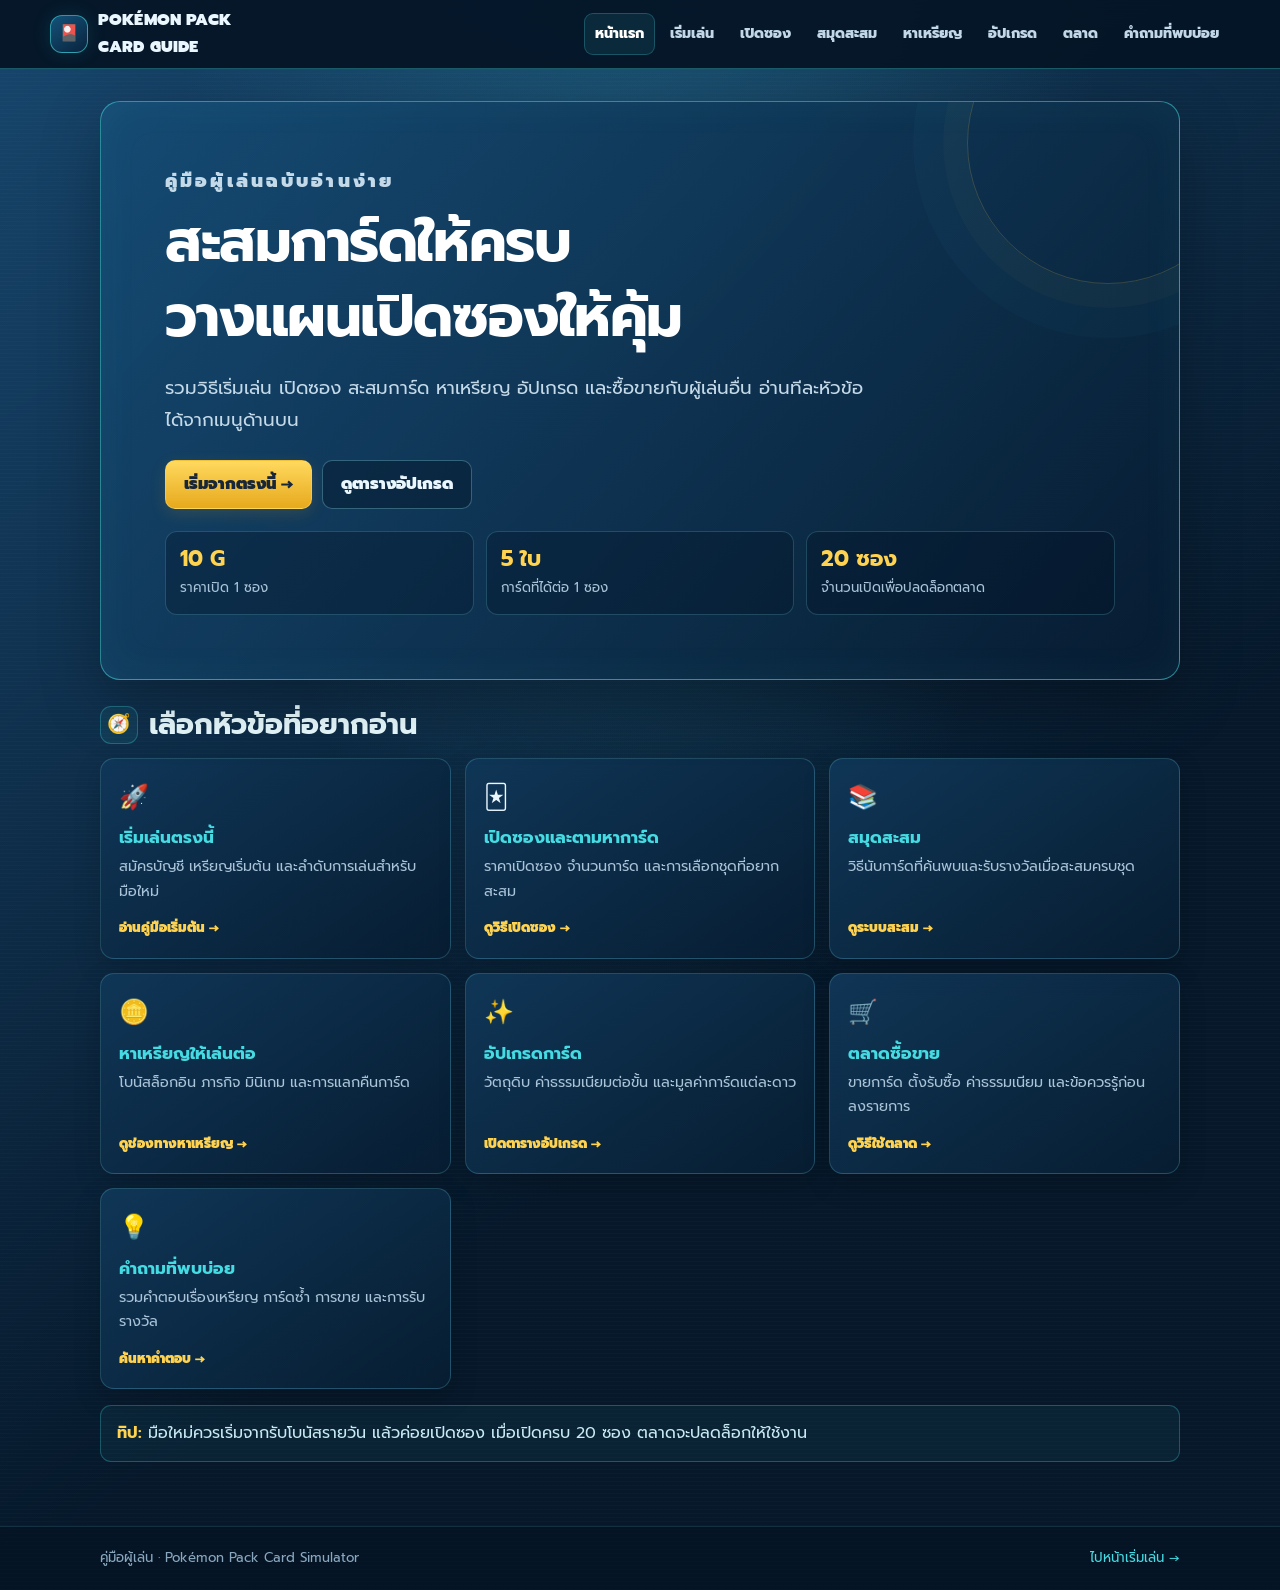
==== index.html @ 9ac075ce "Add files via upload" ====
<!doctype html>
<html lang="th">
<head>
  <meta charset="utf-8"><meta name="viewport" content="width=device-width, initial-scale=1"><meta name="theme-color" content="#071b31">
  <title>คู่มือ Pokémon Pack Card Simulator</title><link rel="stylesheet" href="assets/guide.css">
</head>
<body>
  <header class="site-header"><div class="header-inner">
    <a class="brand" href="index.html"><span class="brand-mark">🎴</span><span>POKÉMON PACK<br>CARD GUIDE</span></a>
    <button class="menu-toggle" aria-label="เปิดเมนู" aria-expanded="false" aria-controls="main-nav">☰</button>
    <nav class="nav" id="main-nav" aria-label="เมนูคู่มือ"><a href="index.html" aria-current="page">หน้าแรก</a><a href="basics.html">เริ่มเล่น</a><a href="packs.html">เปิดซอง</a><a href="collection.html">สมุดสะสม</a><a href="earn-coins.html">หาเหรียญ</a><a href="upgrade.html">อัปเกรด</a><a href="market.html">ตลาด</a><a href="faq.html">คำถามที่พบบ่อย</a></nav>
  </div></header>
  <main class="container">
    <section class="hero">
      <p class="eyebrow">คู่มือผู้เล่นฉบับอ่านง่าย</p>
      <h1>สะสมการ์ดให้ครบ<br>วางแผนเปิดซองให้คุ้ม</h1>
      <p>รวมวิธีเริ่มเล่น เปิดซอง สะสมการ์ด หาเหรียญ อัปเกรด และซื้อขายกับผู้เล่นอื่น อ่านทีละหัวข้อได้จากเมนูด้านบน</p>
      <div class="hero-actions"><a class="button" href="basics.html">เริ่มจากตรงนี้ →</a><a class="button secondary" href="upgrade.html">ดูตารางอัปเกรด</a></div>
      <div class="stats"><div class="stat"><strong>10 G</strong><span>ราคาเปิด 1 ซอง</span></div><div class="stat"><strong>5 ใบ</strong><span>การ์ดที่ได้ต่อ 1 ซอง</span></div><div class="stat"><strong>20 ซอง</strong><span>จำนวนเปิดเพื่อปลดล็อกตลาด</span></div></div>
    </section>

    <section class="section">
      <h2 class="section-title"><span class="icon">🧭</span>เลือกหัวข้อที่อยากอ่าน</h2>
      <div class="card-grid">
        <a class="guide-card" href="basics.html"><span class="card-icon">🚀</span><h3>เริ่มเล่นตรงนี้</h3><p>สมัครบัญชี เหรียญเริ่มต้น และลำดับการเล่นสำหรับมือใหม่</p><span class="read">อ่านคู่มือเริ่มต้น →</span></a>
        <a class="guide-card" href="packs.html"><span class="card-icon">🃏</span><h3>เปิดซองและตามหาการ์ด</h3><p>ราคาเปิดซอง จำนวนการ์ด และการเลือกชุดที่อยากสะสม</p><span class="read">ดูวิธีเปิดซอง →</span></a>
        <a class="guide-card" href="collection.html"><span class="card-icon">📚</span><h3>สมุดสะสม</h3><p>วิธีนับการ์ดที่ค้นพบและรับรางวัลเมื่อสะสมครบชุด</p><span class="read">ดูระบบสะสม →</span></a>
        <a class="guide-card" href="earn-coins.html"><span class="card-icon">🪙</span><h3>หาเหรียญให้เล่นต่อ</h3><p>โบนัสล็อกอิน ภารกิจ มินิเกม และการแลกคืนการ์ด</p><span class="read">ดูช่องทางหาเหรียญ →</span></a>
        <a class="guide-card" href="upgrade.html"><span class="card-icon">✨</span><h3>อัปเกรดการ์ด</h3><p>วัตถุดิบ ค่าธรรมเนียมต่อขั้น และมูลค่าการ์ดแต่ละดาว</p><span class="read">เปิดตารางอัปเกรด →</span></a>
        <a class="guide-card" href="market.html"><span class="card-icon">🛒</span><h3>ตลาดซื้อขาย</h3><p>ขายการ์ด ตั้งรับซื้อ ค่าธรรมเนียม และข้อควรรู้ก่อนลงรายการ</p><span class="read">ดูวิธีใช้ตลาด →</span></a>
        <a class="guide-card" href="faq.html"><span class="card-icon">💡</span><h3>คำถามที่พบบ่อย</h3><p>รวมคำตอบเรื่องเหรียญ การ์ดซ้ำ การขาย และการรับรางวัล</p><span class="read">ค้นหาคำตอบ →</span></a>
      </div>
    </section>
    <div class="callout info"><strong>ทิป:</strong> มือใหม่ควรเริ่มจากรับโบนัสรายวัน แล้วค่อยเปิดซอง เมื่อเปิดครบ 20 ซอง ตลาดจะปลดล็อกให้ใช้งาน</div>
  </main>
  <footer class="site-footer"><div class="footer-inner"><span>คู่มือผู้เล่น · Pokémon Pack Card Simulator</span><a href="basics.html">ไปหน้าเริ่มเล่น →</a></div></footer>
  <script src="assets/guide-data.js"></script><script src="assets/guide.js"></script>
</body></html>
---- assets/guide.css ----
@import url('https://fonts.googleapis.com/css2?family=Prompt:wght@300;400;500;600;700;800;900&display=swap');

:root {
  color-scheme: dark;
  --ink: #eaf7ff;
  --muted: #a9c3d8;
  --navy: #06182a;
  --panel: #0d2c4a;
  --panel-light: #123d63;
  --cyan: #45dbe2;
  --gold: #ffd34f;
  --green: #66e0a2;
  --red: #ff8e94;
  --line: rgba(117, 216, 234, .22);
  font-family: "Prompt", system-ui, -apple-system, BlinkMacSystemFont, "Segoe UI", sans-serif;
}
* { box-sizing: border-box; }
html { scroll-behavior: smooth; }
body {
  min-width: 320px;
  min-height: 100vh;
  margin: 0;
  color: var(--ink);
  background:
    radial-gradient(ellipse at 50% -22%, rgba(66, 189, 221, .24), transparent 53%),
    repeating-linear-gradient(0deg, rgba(255,255,255,.014) 0 1px, transparent 1px 4px),
    linear-gradient(145deg, #17466d 0, var(--navy) 64%);
  line-height: 1.7;
}
a { color: var(--cyan); text-underline-offset: 3px; }
a:hover { color: #a4fbff; }
.site-header { position: sticky; top: 0; z-index: 20; border-bottom: 1px solid rgba(69,219,226,.34); background: rgba(5,21,38,.94); backdrop-filter: blur(14px); }
.header-inner { display:flex; align-items:center; justify-content:space-between; gap:20px; width:min(1180px, calc(100% - 32px)); min-height:68px; margin:auto; }
.brand { display:flex; align-items:center; gap:10px; color:var(--ink); font-weight:900; text-decoration:none; letter-spacing:.01em; white-space:nowrap; }
.brand-mark { display:grid; width:38px; height:38px; place-items:center; border:1px solid rgba(69,219,226,.6); border-radius:12px; background:linear-gradient(145deg,#14537a,#09233d); box-shadow:0 0 20px rgba(69,219,226,.12); }
.nav { display:flex; align-items:center; gap:4px; }
.nav a { padding:8px 10px; border:1px solid transparent; border-radius:9px; color:#c2d8e8; font-size:.88rem; font-weight:750; text-decoration:none; white-space:nowrap; }
.nav a:hover, .nav a[aria-current="page"] { border-color:rgba(69,219,226,.25); background:rgba(69,219,226,.09); color:#fff; }
.menu-toggle { display:none; min-width:44px; min-height:42px; border:1px solid var(--line); border-radius:10px; background:#0d2c4a; color:var(--ink); font:inherit; font-size:1.2rem; }
.container { width:min(1080px, calc(100% - 32px)); margin:0 auto; padding:32px 0 64px; }
.hero { position:relative; overflow:hidden; padding:clamp(28px,6vw,64px); border:1px solid rgba(69,219,226,.55); border-radius:20px; background:linear-gradient(132deg,rgba(22,75,116,.97),rgba(7,28,49,.98)); box-shadow:0 22px 60px rgba(0,0,0,.26),inset 0 0 44px rgba(69,219,226,.055); }
.hero::after { position:absolute; right:-70px; top:-100px; width:280px; height:280px; border:1px solid rgba(255,211,79,.18); border-radius:50%; box-shadow:0 0 0 24px rgba(255,211,79,.025),0 0 0 54px rgba(69,219,226,.025); content:""; pointer-events:none; }
.eyebrow { margin:0 0 8px; color:var(--cyan); font-size:.78rem; font-weight:900; letter-spacing:.17em; text-transform:uppercase; }
h1,h2,h3 { line-height:1.3; }
h1 { max-width:780px; margin:0; color:#fff; font-size:clamp(2rem,6vw,3.6rem); letter-spacing:-.025em; }
.hero p { max-width:700px; color:#c5dae9; font-size:clamp(1rem,2.5vw,1.15rem); }
.hero-actions { display:flex; flex-wrap:wrap; gap:10px; margin-top:24px; }
.button { display:inline-flex; align-items:center; justify-content:center; min-height:46px; padding:10px 18px; border:1px solid rgba(255,211,79,.55); border-radius:10px; background:linear-gradient(180deg,#ffd95e,#e7a91d); color:#18263a; font-weight:900; text-decoration:none; box-shadow:0 5px 16px rgba(255,185,37,.13); }
.button.secondary { border-color:rgba(133,213,229,.35); background:rgba(5,23,40,.45); color:#eaf7ff; box-shadow:none; }
.button:hover { filter:brightness(1.08); color:#081c30; }
.button.secondary:hover { color:#fff; }
.stats { display:grid; grid-template-columns:repeat(3,minmax(0,1fr)); gap:12px; margin-top:22px; }
.stat { padding:14px; border:1px solid var(--line); border-radius:12px; background:rgba(2,16,30,.3); }
.stat strong { display:block; color:var(--gold); font-size:1.35rem; line-height:1.2; }
.stat span { display:block; margin-top:5px; color:var(--muted); font-size:.83rem; }
.section { margin-top:26px; }
.section-title { display:flex; align-items:center; gap:11px; margin:0 0 14px; color:#e8fbff; font-size:clamp(1.3rem,3vw,1.8rem); }
.section-title .icon { display:grid; flex:0 0 38px; height:38px; place-items:center; border:1px solid rgba(69,219,226,.3); border-radius:11px; background:rgba(69,219,226,.08); font-size:1.18rem; }
.card-grid { display:grid; grid-template-columns:repeat(3,minmax(0,1fr)); gap:14px; }
.guide-card, .panel { border:1px solid var(--line); border-radius:14px; background:linear-gradient(145deg,rgba(16,55,88,.96),rgba(7,29,50,.96)); box-shadow:0 10px 28px rgba(0,0,0,.16); }
.guide-card { display:flex; flex-direction:column; min-height:188px; padding:18px; color:var(--ink); text-decoration:none; transition:transform .16s ease,border-color .16s ease,background .16s ease; }
.guide-card:hover { transform:translateY(-3px); border-color:rgba(69,219,226,.62); background:linear-gradient(145deg,rgba(20,67,105,.98),rgba(8,35,59,.98)); color:#fff; }
.guide-card .card-icon { font-size:1.5rem; }
.guide-card h3 { margin:10px 0 5px; color:var(--cyan); font-size:1.06rem; }
.guide-card p { margin:0; color:var(--muted); font-size:.9rem; }
.guide-card .read { margin-top:auto; padding-top:14px; color:var(--gold); font-size:.82rem; font-weight:850; }
.panel { margin-top:16px; padding:clamp(16px,3vw,24px); }
.panel h2,.panel h3 { margin-top:0; color:#c8f8fb; }
.panel p:last-child { margin-bottom:0; }
.split { display:grid; grid-template-columns:repeat(2,minmax(0,1fr)); gap:14px; }
.callout { margin:16px 0 0; padding:14px 16px; border:1px solid rgba(255,211,79,.28); border-radius:11px; background:rgba(255,211,79,.065); color:#f1e6bd; }
.callout strong { color:var(--gold); }
.callout.info { border-color:rgba(69,219,226,.28); background:rgba(69,219,226,.055); color:#c7eaf3; }
.callout.warning { border-color:rgba(255,142,148,.3); background:rgba(255,91,107,.07); color:#f4c6ca; }
.steps { display:grid; gap:12px; counter-reset:guide-step; padding:0; list-style:none; }
.steps li { position:relative; min-height:64px; padding:15px 16px 15px 62px; border:1px solid var(--line); border-radius:12px; background:rgba(4,20,36,.4); counter-increment:guide-step; }
.steps li::before { position:absolute; left:15px; top:13px; display:grid; width:32px; height:32px; place-items:center; border-radius:9px; background:rgba(69,219,226,.13); color:var(--cyan); font-weight:950; content:counter(guide-step,decimal-leading-zero); }
.check-list { display:grid; gap:9px; padding:0; list-style:none; }
.check-list li { position:relative; padding-left:28px; color:#d2e6f2; }
.check-list li::before { position:absolute; left:0; color:var(--green); font-weight:950; content:"✓"; }
.table-wrap { overflow:auto; border:1px solid var(--line); border-radius:11px; scrollbar-color:#277a9a #0a223b; }
table { width:100%; min-width:720px; border-collapse:collapse; font-variant-numeric:tabular-nums; }
caption { padding:11px 13px; color:var(--muted); text-align:left; font-size:.85rem; }
th,td { padding:10px 12px; border-bottom:1px solid rgba(117,216,234,.13); text-align:right; white-space:nowrap; }
thead th { background:#123d63; color:#bdf7f7; font-size:.84rem; }
th:first-child,td:first-child { text-align:left; }
tbody td:first-child { color:#f4fbff; font-weight:900; }
tbody tr:nth-child(even) { background:rgba(255,255,255,.025); }
tbody tr:last-child td { border-bottom:0; }
.coin { color:var(--gold); font-weight:850; }
.table-hint { margin:8px 2px 0; color:#91adc4; font-size:.8rem; }
.faq-list { display:grid; gap:10px; }
details.faq { padding:13px 15px; border:1px solid var(--line); border-radius:11px; background:rgba(4,20,36,.34); }
details.faq summary { color:var(--cyan-soft); font-weight:850; cursor:pointer; }
details.faq p { margin:10px 0 2px; color:#c3d7e5; }
.page-nav { display:flex; justify-content:space-between; gap:12px; margin-top:28px; }
.site-footer { border-top:1px solid rgba(117,216,234,.14); background:rgba(4,17,31,.55); }
.footer-inner { display:flex; justify-content:space-between; gap:16px; width:min(1080px,calc(100% - 32px)); margin:auto; padding:20px 0; color:#89a8bf; font-size:.83rem; }
.footer-inner a { text-decoration:none; }

@media(max-width:900px) {
  .header-inner { flex-wrap:wrap; padding:10px 0; }
  .menu-toggle { display:inline-grid; place-items:center; }
  .nav { display:none; order:3; width:100%; flex-wrap:wrap; padding:6px 0 4px; }
  .nav.is-open { display:flex; }
  .nav a { flex:1 1 30%; text-align:center; white-space:normal; }
  .card-grid { grid-template-columns:repeat(2,minmax(0,1fr)); }
}
@media(max-width:600px) {
  .header-inner,.footer-inner { width:calc(100% - 24px); }
  .container { width:calc(100% - 24px); padding-top:16px; }
  .brand { font-size:.93rem; }
  .brand-mark { width:34px; height:34px; }
  .nav { gap:3px; }
  .nav a { flex-basis:46%; padding:8px 6px; font-size:.82rem; }
  .hero { border-radius:15px; }
  .stats { grid-template-columns:1fr; }
  .stat { display:flex; align-items:center; justify-content:space-between; gap:12px; }
  .stat span { margin-top:0; text-align:right; }
  .card-grid,.split { grid-template-columns:1fr; }
  .guide-card { min-height:152px; }
  .section { margin-top:20px; }
  .page-nav { flex-direction:column; }
  .page-nav .button { width:100%; }
  .footer-inner { flex-direction:column; gap:5px; }
}
@media(prefers-reduced-motion:reduce) { html { scroll-behavior:auto; } *,*::before,*::after { transition:none!important; } }
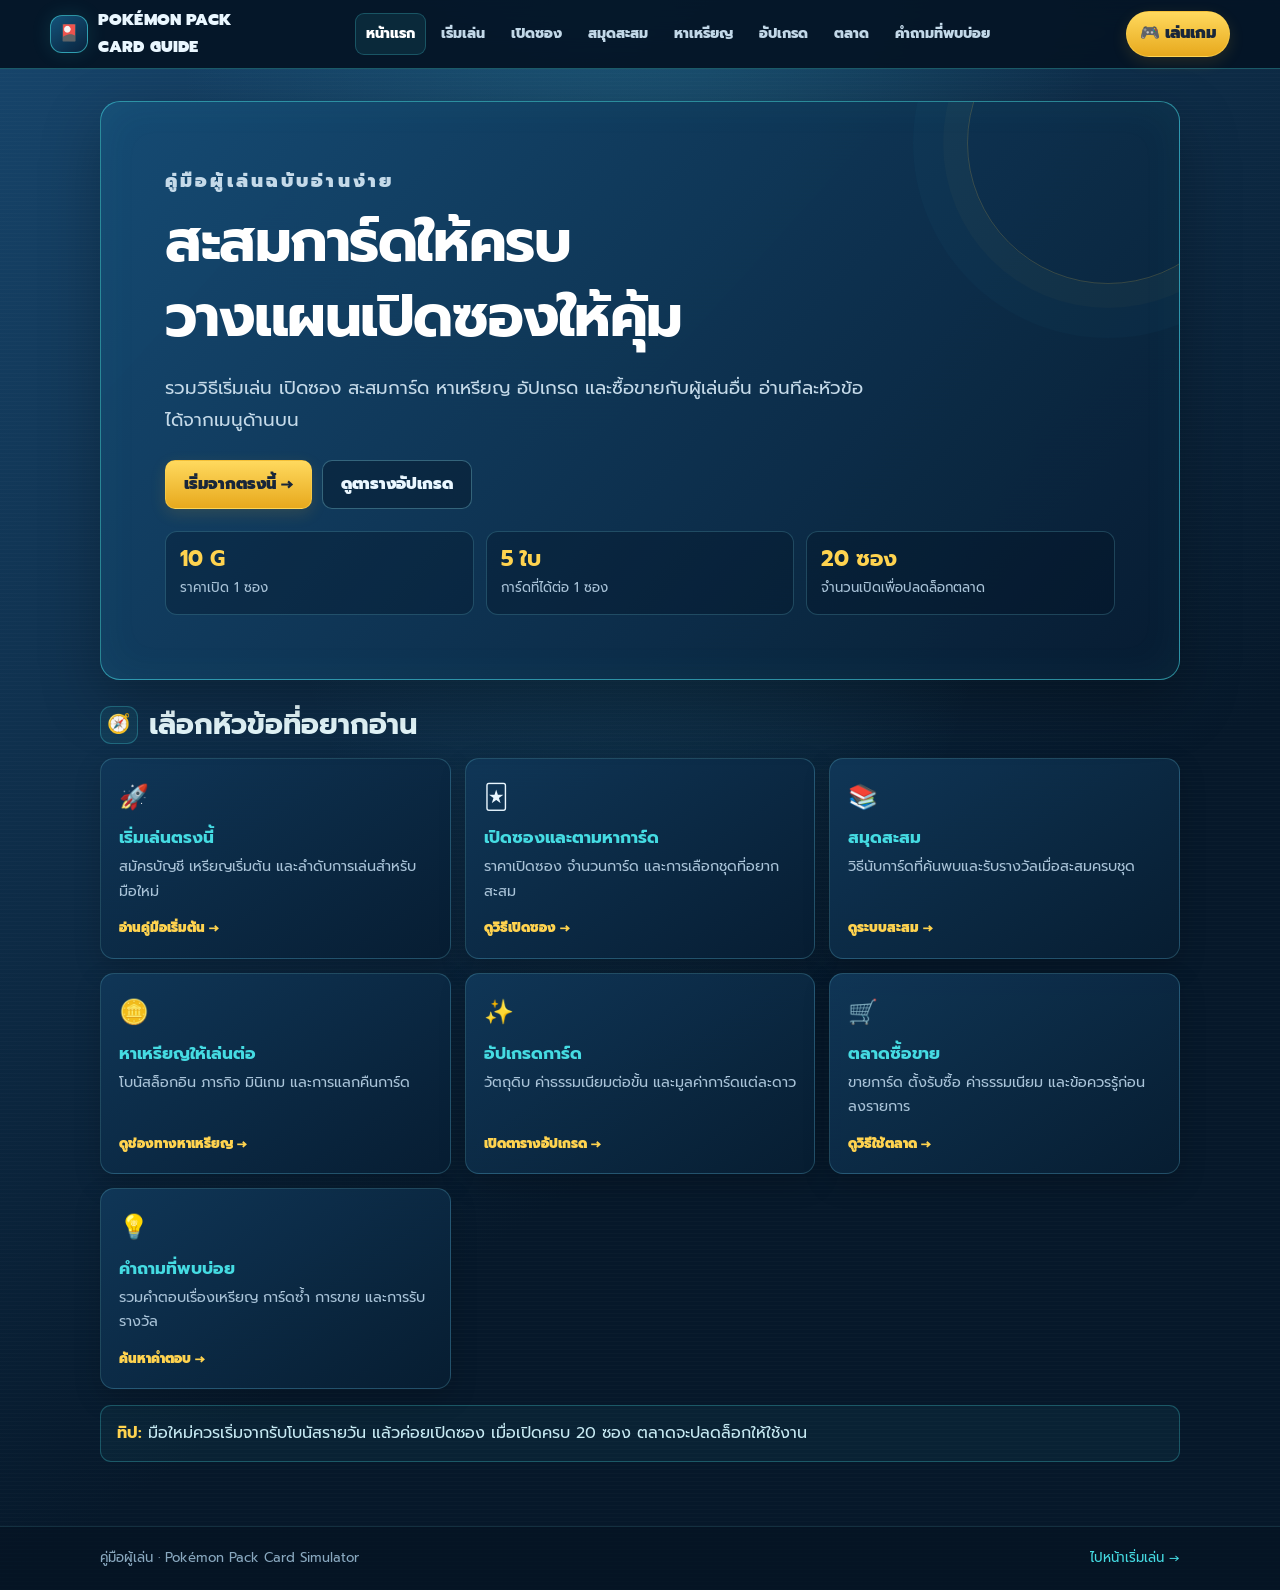
==== commit 4ee35538: "Add files via upload" ====
--- a/index.html
+++ b/index.html
@@ -1,4 +1,4 @@
-<!doctype html>
+﻿<!doctype html>
 <html lang="th">
 <head>
   <meta charset="utf-8"><meta name="viewport" content="width=device-width, initial-scale=1"><meta name="theme-color" content="#071b31">
@@ -8,7 +8,7 @@
   <header class="site-header"><div class="header-inner">
     <a class="brand" href="index.html"><span class="brand-mark">🎴</span><span>POKÉMON PACK<br>CARD GUIDE</span></a>
     <button class="menu-toggle" aria-label="เปิดเมนู" aria-expanded="false" aria-controls="main-nav">☰</button>
-    <nav class="nav" id="main-nav" aria-label="เมนูคู่มือ"><a href="index.html" aria-current="page">หน้าแรก</a><a href="basics.html">เริ่มเล่น</a><a href="packs.html">เปิดซอง</a><a href="collection.html">สมุดสะสม</a><a href="earn-coins.html">หาเหรียญ</a><a href="upgrade.html">อัปเกรด</a><a href="market.html">ตลาด</a><a href="faq.html">คำถามที่พบบ่อย</a></nav>
+    <nav class="nav" id="main-nav" aria-label="เมนูคู่มือ"><a href="index.html" aria-current="page">หน้าแรก</a><a href="basics.html">เริ่มเล่น</a><a href="packs.html">เปิดซอง</a><a href="collection.html">สมุดสะสม</a><a href="earn-coins.html">หาเหรียญ</a><a href="upgrade.html">อัปเกรด</a><a href="market.html">ตลาด</a><a href="faq.html">คำถามที่พบบ่อย</a></nav><a class="button play-game" href="#">🎮 เล่นเกม</a>
   </div></header>
   <main class="container">
     <section class="hero">
--- a/assets/guide.css
+++ b/assets/guide.css
@@ -46,6 +46,7 @@
 .hero p { max-width:700px; color:#c5dae9; font-size:clamp(1rem,2.5vw,1.15rem); }
 .hero-actions { display:flex; flex-wrap:wrap; gap:10px; margin-top:24px; }
 .button { display:inline-flex; align-items:center; justify-content:center; min-height:46px; padding:10px 18px; border:1px solid rgba(255,211,79,.55); border-radius:10px; background:linear-gradient(180deg,#ffd95e,#e7a91d); color:#18263a; font-weight:900; text-decoration:none; box-shadow:0 5px 16px rgba(255,185,37,.13); }
+.play-game { flex:0 0 auto; min-height:40px; padding:8px 13px; border-radius:999px; white-space:nowrap; }
 .button.secondary { border-color:rgba(133,213,229,.35); background:rgba(5,23,40,.45); color:#eaf7ff; box-shadow:none; }
 .button:hover { filter:brightness(1.08); color:#081c30; }
 .button.secondary:hover { color:#fff; }
@@ -111,6 +112,7 @@
   .container { width:calc(100% - 24px); padding-top:16px; }
   .brand { font-size:.93rem; }
   .brand-mark { width:34px; height:34px; }
+  .play-game { min-height:38px; padding:7px 10px; font-size:.8rem; }
   .nav { gap:3px; }
   .nav a { flex-basis:46%; padding:8px 6px; font-size:.82rem; }
   .hero { border-radius:15px; }
